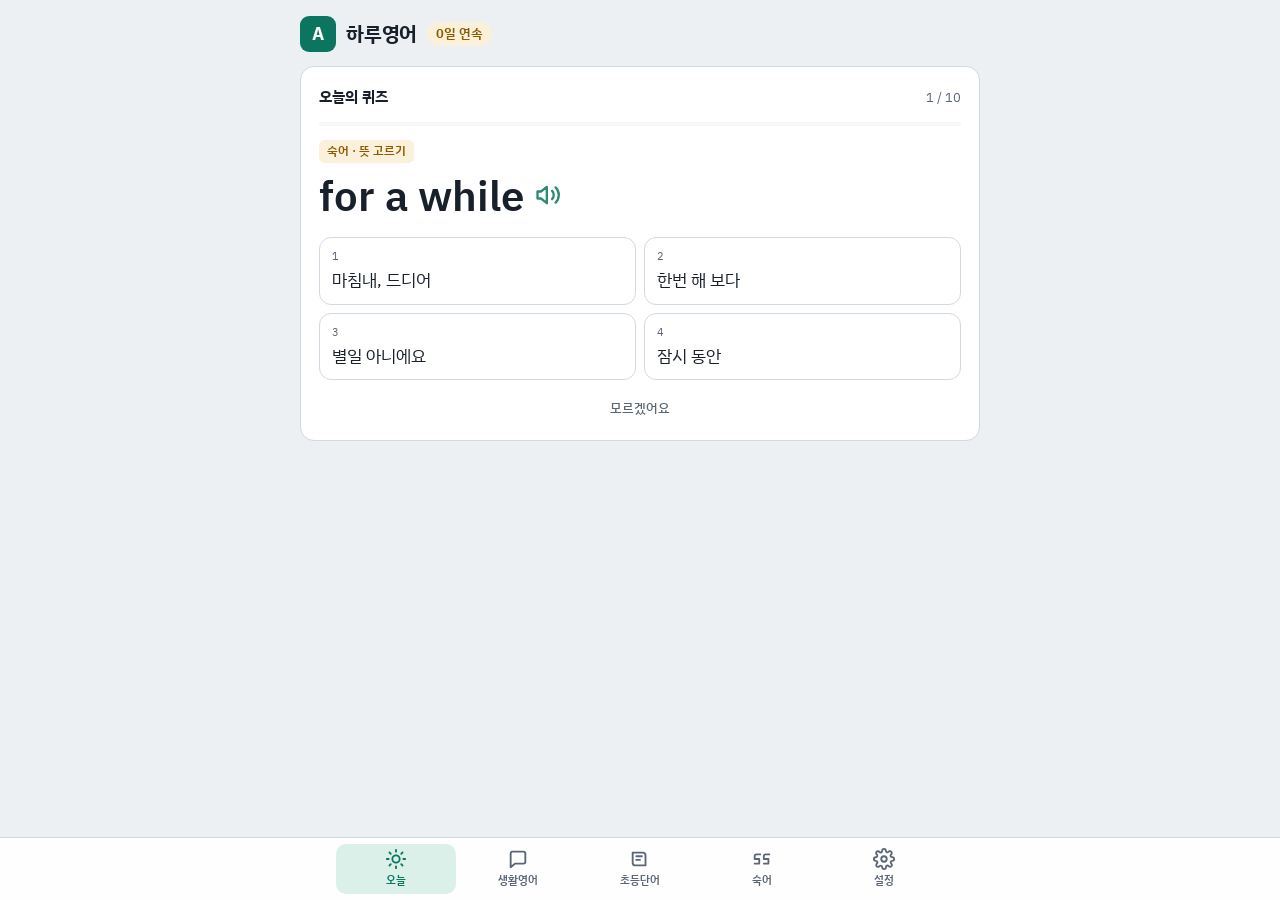
==== easy/index.html @ e5cf7b12 "하루영어 추가: 아내용 쉬운 영어 퀴즈 앱 (easy/) - 영어만, 퀴즈 위주: 생활영어 40개, 초등 영단어 60개, 쉬운 숙어 25개 - 오늘의 퀴즈 10문제(생활 4 · 단" ====
<!doctype html>
<html lang="ko">
<head>
<meta charset="utf-8">
<meta name="viewport" content="width=device-width, initial-scale=1, viewport-fit=cover">
<title>하루영어</title>
<meta name="description" content="매일 10문제로 익히는 쉬운 영어: 생활영어, 초등 영단어, 쉬운 숙어">
<meta name="theme-color" content="#0C7560" media="(prefers-color-scheme: light)">
<meta name="theme-color" content="#10151C" media="(prefers-color-scheme: dark)">
<meta name="apple-mobile-web-app-capable" content="yes">
<meta name="mobile-web-app-capable" content="yes">
<meta name="apple-mobile-web-app-status-bar-style" content="default">
<meta name="apple-mobile-web-app-title" content="하루영어">
<link rel="manifest" href="manifest.webmanifest">
<link rel="icon" href="icons/icon.svg" type="image/svg+xml">
<link rel="apple-touch-icon" href="icons/apple-touch-icon.png">
<link rel="preconnect" href="https://fonts.googleapis.com">
<link rel="preconnect" href="https://fonts.gstatic.com" crossorigin>
<link rel="stylesheet" href="https://fonts.googleapis.com/css2?family=IBM+Plex+Sans+KR:wght@400;500;600;700&display=swap">
<link rel="stylesheet" href="../css/app.css">
<link rel="stylesheet" href="css/easy.css">
</head>
<body data-lang="en">
<div class="wrap">
  <header class="top">
    <div class="brand">
      <div class="mark" aria-hidden="true">A</div>
      <h1>하루영어</h1>
      <span class="streak" id="streak"></span>
    </div>
  </header>
  <main id="panel"></main>
</div>
<nav class="nav" id="nav" aria-label="학습 메뉴"></nav>
<noscript><p style="padding:16px">이 앱은 JavaScript가 필요해요.</p></noscript>
<script type="module" src="js/app.js"></script>
</body>
</html>
---- css/app.css ----
/* 레이아웃: 좁은 학습 컬럼 하나 + 엄지로 누르기 쉬운 하단 탭 바 */
:root {
  --bg: #EDF0F3; --surface: #FFFFFF; --sunk: #F5F7F9; --ink: #17202B; --muted: #5A6576; --line: #D3D9E1;
  --ja: #2D4890; --ja-soft: #E2E8F6; --en: #0C7560; --en-soft: #DCF0EA; --on-accent: #FFFFFF;
  --good: #1D7F46; --good-soft: #E0F2E7; --bad: #B03A30; --bad-soft: #F8E4E1; --note: #8A5A00; --note-soft: #FBF0D9;
  --accent: var(--ja); --accent-soft: var(--ja-soft);
  --f-ui: "IBM Plex Sans KR", "Apple SD Gothic Neo", "Malgun Gothic", system-ui, sans-serif;
  --f-ja: "Zen Kaku Gothic New", "Hiragino Sans", "Yu Gothic", "Meiryo", sans-serif;
  --f-en: "Newsreader", Georgia, "Times New Roman", serif;
  --nav-h: 62px;
  color-scheme: light;
}
@media (prefers-color-scheme: dark) {
  :root {
    --bg: #10151C; --surface: #19202A; --sunk: #141A22; --ink: #E5E9EF; --muted: #9AA5B5; --line: #2B3543;
    --ja: #93AAEA; --ja-soft: #1E2944; --en: #55C8A9; --en-soft: #123129; --on-accent: #0E141B;
    --good: #5CC98B; --good-soft: #15301F; --bad: #F2837A; --bad-soft: #3A1D1B; --note: #E8B95A; --note-soft: #33280F;
    color-scheme: dark;
  }
}
body[data-lang="en"] { --accent: var(--en); --accent-soft: var(--en-soft); }

* { box-sizing: border-box; }
html { -webkit-text-size-adjust: 100%; }
body {
  margin: 0; background: var(--bg); color: var(--ink); font-family: var(--f-ui); font-size: 15px; line-height: 1.55;
  padding-inline: max(16px, env(safe-area-inset-left, 0px));
  -webkit-tap-highlight-color: transparent;
}
.wrap {
  max-width: 680px; margin: 0 auto; display: flex; flex-direction: column; gap: 14px;
  padding-block: calc(16px + env(safe-area-inset-top, 0px)) calc(var(--nav-h) + 28px + env(safe-area-inset-bottom, 0px));
}
button, input, textarea, select { font: inherit; color: inherit; }
button { cursor: pointer; touch-action: manipulation; }
:focus-visible { outline: 2px solid var(--accent); outline-offset: 2px; }
[hidden] { display: none !important; }
.tl { font-family: var(--f-en); }
body[data-lang="ja"] .tl { font-family: var(--f-ja); }
.muted { color: var(--muted); }
.small { font-size: 13px; }
.stack { display: flex; flex-direction: column; gap: 12px; }
.ico { display: inline-grid; place-items: center; }
.ico svg { width: 18px; height: 18px; }

/* 머리말 */
.top { display: flex; flex-wrap: wrap; align-items: center; justify-content: space-between; gap: 12px; }
.brand { display: flex; align-items: center; gap: 10px; }
.mark { width: 36px; height: 36px; border-radius: 9px; background: var(--accent); color: var(--on-accent); display: grid; place-items: center; font-family: var(--f-ja); font-weight: 700; font-size: 18px; transition: background .25s; }
.brand h1 { margin: 0; font-size: 20px; font-weight: 700; letter-spacing: -.01em; line-height: 1.1; }
.streak { font-size: 12.5px; font-weight: 600; color: var(--note); background: var(--note-soft); padding: 2px 9px; border-radius: 99px; font-variant-numeric: tabular-nums; white-space: nowrap; }
.seg { display: inline-flex; background: var(--sunk); border: 1px solid var(--line); border-radius: 10px; padding: 3px; }
.seg button { border: 0; background: transparent; padding: 6px 10px; border-radius: 7px; font-weight: 600; font-size: 14px; color: var(--muted); }
.top .seg { flex: 0 0 auto; }
.top { flex-wrap: nowrap; }
.brand { min-width: 0; }
.seg button[aria-pressed="true"] { background: var(--surface); color: var(--ink); box-shadow: 0 1px 2px rgb(0 0 0 / .12); }
.seg .ja { font-family: var(--f-ja); }
.seg .en { font-family: var(--f-en); font-size: 15px; }

/* 하단 탭 바 */
.nav {
  position: fixed; left: 0; right: 0; bottom: 0; z-index: 10;
  display: flex; justify-content: center; gap: 2px;
  background: color-mix(in srgb, var(--surface) 92%, transparent); backdrop-filter: blur(10px); -webkit-backdrop-filter: blur(10px);
  border-top: 1px solid var(--line);
  padding: 6px max(8px, env(safe-area-inset-left, 0px)) calc(6px + env(safe-area-inset-bottom, 0px));
}
.nav button {
  flex: 1 1 0; max-width: 120px; min-height: 50px; border: 0; background: none; border-radius: 10px;
  display: flex; flex-direction: column; align-items: center; justify-content: center; gap: 2px;
  font-size: 11.5px; font-weight: 600; color: var(--muted);
}
.nav button .ico svg { width: 22px; height: 22px; }
.nav button[aria-current="page"] { color: var(--accent); background: var(--accent-soft); }

/* 카드 */
.card { background: var(--surface); border: 1px solid var(--line); border-radius: 14px; padding: 18px; display: flex; flex-direction: column; gap: 16px; min-width: 0; }
.card.tight { gap: 12px; }
.card h2 { margin: 0; font-size: 16px; }
.row { display: flex; flex-wrap: wrap; align-items: center; gap: 8px; }
.between { justify-content: space-between; }
.progress { height: 4px; background: var(--sunk); border-radius: 4px; overflow: hidden; }
.progress span { display: block; height: 100%; background: var(--accent); transition: width .3s; }
.prompt { display: flex; flex-direction: column; gap: 4px; align-items: flex-start; }
.big { font-size: clamp(28px, 8vw, 40px); line-height: 1.25; font-weight: 500; text-wrap: balance; word-break: keep-all; overflow-wrap: anywhere; }
.mid { font-size: clamp(19px, 5vw, 24px); line-height: 1.4; text-wrap: balance; word-break: keep-all; overflow-wrap: anywhere; }
.rd { font-family: var(--f-ja); color: var(--muted); font-size: 14px; }
.tag { font-size: 12px; font-weight: 600; padding: 2px 8px; border-radius: 6px; background: var(--accent-soft); color: var(--accent); }
.dots { display: inline-flex; gap: 3px; vertical-align: middle; }
.dots i { width: 6px; height: 6px; border-radius: 50%; background: var(--line); }
.dots i.on { background: var(--accent); }

.btn { display: inline-flex; align-items: center; justify-content: center; gap: 6px; border: 1px solid transparent; background: var(--accent); color: var(--on-accent); font-weight: 600; padding: 11px 18px; border-radius: 10px; min-height: 44px; transition: filter .15s; }
.btn:hover { filter: brightness(1.08); }
.btn:disabled { opacity: .45; cursor: not-allowed; filter: none; }
.btn.ghost { background: transparent; color: var(--ink); border-color: var(--line); }
.btn.ghost:hover { background: var(--sunk); }
.btn.sm { padding: 7px 13px; font-size: 13.5px; border-radius: 9px; min-height: 36px; }
.btn.ghost.on { color: var(--accent); border-color: var(--accent); background: var(--accent-soft); }
.btn .ico svg { width: 16px; height: 16px; }
.link { border: 0; background: none; padding: 4px 0; color: var(--accent); font-size: 13px; font-weight: 600; text-decoration: underline; text-underline-offset: 3px; }
.link.done { color: var(--muted); text-decoration: none; }
.link.danger { color: var(--bad); }
.icon-btn { border: 1px solid var(--line); background: var(--surface); width: 38px; height: 38px; border-radius: 50%; display: inline-grid; place-items: center; color: var(--accent); flex: 0 0 auto; }
.icon-btn:hover { background: var(--accent-soft); }

.choices { display: grid; grid-template-columns: 1fr 1fr; gap: 8px; }
.choice { text-align: left; border: 1px solid var(--line); background: var(--surface); border-radius: 12px; padding: 10px 12px; min-height: 64px; display: flex; flex-direction: column; justify-content: center; gap: 2px; overflow-wrap: anywhere; transition: border-color .15s, background .15s; }
.choice:hover:not(:disabled) { border-color: var(--accent); background: var(--accent-soft); }
.choice .k { font-size: 11px; color: var(--muted); font-variant-numeric: tabular-nums; }
.choice.right { border-color: var(--good); background: var(--good-soft); }
.choice.wrong { border-color: var(--bad); background: var(--bad-soft); }
.choice:disabled { cursor: default; }
.choice-wrap { position: relative; display: flex; min-width: 0; }
.choice-wrap .choice { flex: 1; min-width: 0; padding-right: 44px; }
.choice-wrap .icon-btn { position: absolute; right: 6px; top: 50%; transform: translateY(-50%); width: 34px; height: 34px; }

/* 답을 고르면 나타나는 다음 버튼: 탭 바 바로 위에 고정 */
.next-spacer { height: 60px; }
.next-bar { position: fixed; left: 0; right: 0; z-index: 9; bottom: calc(var(--nav-h) + env(safe-area-inset-bottom, 0px) + 10px); display: flex; justify-content: center; padding-inline: 16px; pointer-events: none; }
.next-bar .btn { pointer-events: auto; width: 100%; max-width: 648px; min-height: 52px; font-size: 16px; box-shadow: 0 6px 20px rgb(0 0 0 / .28); }
[id^="quiz-"] { scroll-margin-top: 12px; }

.result { border-radius: 12px; padding: 14px 16px; display: flex; flex-direction: column; gap: 8px; }
.result.ok { background: var(--good-soft); }
.result.no { background: var(--bad-soft); }
.result .head { font-weight: 700; }
.result.ok .head { color: var(--good); }
.result.no .head { color: var(--bad); }
.example { display: flex; gap: 10px; align-items: flex-start; }
.example > div { min-width: 0; }

/* 누르면 읽어 주는 글자 */
.say { display: inline-flex; align-items: center; gap: 10px; border: 0; background: none; padding: 2px 0; color: inherit; text-align: left; max-width: 100%; border-radius: 8px; }
.say > span { min-width: 0; overflow-wrap: anywhere; }
.say .ico { color: var(--accent); flex: 0 0 auto; opacity: .85; }
.say .ico svg { width: 18px; height: 18px; }
.say.big .ico svg { width: 26px; height: 26px; }
.say:active { opacity: .55; }
.say.md { font-size: 19px; }
.say.ex, .say.lw { font-size: 17px; }
.say.expr-say { font-size: clamp(24px, 6.5vw, 32px); }
.answer-line { display: flex; flex-wrap: wrap; align-items: baseline; gap: 2px 10px; }
.example-box { display: flex; flex-direction: column; gap: 2px; }
.tag.alt { background: var(--note-soft); color: var(--note); }

/* 퀴즈 */
.card.quiz { gap: 14px; }
.quiz-title { font-weight: 700; font-size: 15px; }
.choice.done { opacity: .8; }
.choice .cw { font-size: 17px; }
.choice .cm { font-size: 13px; color: var(--muted); }
.choice.right .cm, .choice.wrong .cm { color: var(--ink); }
.link.quiet { color: var(--muted); font-weight: 500; text-decoration: none; padding: 4px 10px; }
.link.quiet:hover { color: var(--ink); text-decoration: underline; }
.explain { display: flex; flex-direction: column; gap: 10px; border-top: 1px dashed color-mix(in srgb, var(--ink) 25%, transparent); padding-top: 10px; font-size: 14.5px; }
.explain b { font-size: 13px; color: var(--accent); margin-right: 4px; }
.explain-list { display: flex; flex-direction: column; gap: 6px; }
.done-line { font-size: 13.5px; color: var(--good); background: var(--good-soft); border-radius: 10px; padding: 8px 12px; }
.link-card { text-align: left; gap: 4px; font: inherit; color: inherit; cursor: pointer; }
.link-card:hover { border-color: var(--accent); }
.link-card .row { color: var(--accent); }
.link.back { align-self: flex-start; }

/* 표현 */
.flash { display: flex; flex-direction: column; gap: 14px; align-items: flex-start; }
.flash > * { max-width: 100%; }
.note { background: var(--note-soft); border-radius: 10px; padding: 10px 12px; font-size: 14px; }
.note b { color: var(--note); }

/* 따라 말하기 · 발음 점수 */
.shadow { display: flex; flex-direction: column; gap: 8px; align-items: flex-start; width: 100%; }
.mic-btn { display: inline-flex; align-items: center; gap: 8px; border: 1px solid var(--accent); background: var(--surface); color: var(--accent); border-radius: 99px; padding: 8px 16px 8px 12px; font-weight: 600; font-size: 14px; min-height: 40px; }
.mic-btn.on { background: var(--accent); color: var(--on-accent); animation: pulse 1.4s infinite; }
@keyframes pulse { 0%, 100% { box-shadow: 0 0 0 0 color-mix(in srgb, var(--accent) 45%, transparent); } 60% { box-shadow: 0 0 0 10px transparent; } }
.score { width: 100%; background: var(--surface); border: 1px solid var(--line); border-radius: 12px; padding: 12px 14px; display: flex; flex-direction: column; gap: 10px; }
.score-top { display: flex; flex-wrap: wrap; align-items: center; gap: 10px 20px; }
.score-main { display: flex; align-items: baseline; gap: 6px; }
.score-main b { font-size: 34px; line-height: 1; font-variant-numeric: tabular-nums; }
.score-main span { font-size: 12px; color: var(--muted); }
.score-main.good b { color: var(--good); } .score-main.mid b { color: var(--note); } .score-main.bad b { color: var(--bad); }
.score-sub { display: flex; gap: 16px; margin: 0; }
.score-sub div { display: flex; flex-direction: column; }
.score-sub dt { font-size: 11px; color: var(--muted); }
.score-sub dd { margin: 0; font-weight: 600; font-variant-numeric: tabular-nums; }
.words { display: flex; flex-wrap: wrap; gap: 4px 8px; font-size: 18px; }
.words .w { border-bottom: 3px solid; padding-bottom: 1px; }
.words .good { border-color: var(--good); } .words .mid { border-color: var(--note); } .words .bad { border-color: var(--bad); color: var(--bad); }
.words .miss { border-color: var(--bad); color: var(--muted); text-decoration: line-through; }

/* 목록 · 생성 */
details.box { border: 1px solid var(--line); border-radius: 12px; background: var(--surface); }
details.box > summary { padding: 13px 16px; font-weight: 600; cursor: pointer; list-style: none; display: flex; justify-content: space-between; gap: 8px; }
details.box > summary::-webkit-details-marker { display: none; }
details.box > summary::after { content: "+"; color: var(--muted); font-weight: 400; }
details.box[open] > summary::after { content: "−"; }
.boxbody { padding: 0 16px 16px; display: flex; flex-direction: column; gap: 10px; }
ul.items { list-style: none; margin: 0; padding: 0; display: flex; flex-direction: column; }
ul.items li { display: grid; grid-template-columns: minmax(0, 1fr) auto; gap: 2px 12px; padding: 9px 0; border-top: 1px solid var(--line); }
ul.items li .w { font-size: 17px; overflow-wrap: anywhere; }
ul.items li .m { grid-column: 1; font-size: 13px; color: var(--muted); }
ul.items li .side { grid-column: 2; grid-row: 1 / span 2; display: flex; flex-direction: column; align-items: flex-end; gap: 4px; }
.mine { font-size: 11px; color: var(--accent); font-weight: 600; }
input[type=text], input[type=password], textarea, select { background: var(--sunk); border: 1px solid var(--line); border-radius: 10px; padding: 10px 12px; min-width: 0; font-size: 16px; }
input[type=text] { flex: 1 1 180px; }
.status { font-size: 13px; color: var(--muted); }
.status.err { color: var(--bad); }
.status.ok { color: var(--good); }

/* 회화 */
.scen { display: grid; grid-template-columns: repeat(auto-fill, minmax(130px, 1fr)); gap: 8px; }
.scen button { text-align: left; border: 1px solid var(--line); background: var(--surface); border-radius: 12px; padding: 12px 14px; display: flex; flex-direction: column; gap: 2px; }
.scen button[aria-pressed="true"] { border-color: var(--accent); background: var(--accent-soft); }
.scen b { font-size: 15px; }
.scen span { font-size: 12.5px; color: var(--muted); }
.card.chat { gap: 12px; padding: 14px; }
.msgs { display: flex; flex-direction: column; gap: 14px; height: min(56dvh, 560px); overflow-y: auto; overscroll-behavior: contain; padding: 4px 2px; }
.msg { display: flex; flex-direction: column; gap: 6px; max-width: 90%; min-width: 0; }
.msg.ai { align-self: flex-start; }
.msg.me { align-self: flex-end; align-items: flex-end; }
.bubble { border-radius: 14px; padding: 10px 14px; overflow-wrap: anywhere; }
.msg.ai .bubble { background: var(--sunk); border: 1px solid var(--line); border-top-left-radius: 4px; }
.msg.me .bubble { background: var(--accent); color: var(--on-accent); border-top-right-radius: 4px; }
.msg.ai .bubble .tl { font-size: 19px; line-height: 1.5; }
.msg .tools { display: flex; flex-wrap: wrap; gap: 4px 14px; align-items: center; }
.ko { font-size: 14px; color: var(--muted); }
.fb { background: var(--note-soft); border-radius: 12px; padding: 10px 12px; display: flex; flex-direction: column; gap: 4px; max-width: 100%; text-align: left; }
.fb .lbl { font-size: 12px; font-weight: 700; color: var(--note); }
.fb .tl { font-size: 17px; }
.typing { display: inline-flex; gap: 4px; padding: 14px; }
.typing i { width: 7px; height: 7px; border-radius: 50%; background: var(--muted); animation: blink 1.2s infinite; }
.typing i:nth-child(2) { animation-delay: .2s; } .typing i:nth-child(3) { animation-delay: .4s; }
@keyframes blink { 0%, 80%, 100% { opacity: .25; } 40% { opacity: 1; } }
.hints { display: flex; flex-wrap: wrap; gap: 6px; }
.hint { display: inline-flex; align-items: center; gap: 4px; max-width: 100%; }
.hint .icon-btn { width: 32px; height: 32px; }
.hint .icon-btn .ico svg { width: 15px; height: 15px; }
.hints button.tl { border: 1px dashed var(--accent); background: transparent; color: var(--accent); border-radius: 99px; padding: 6px 12px; font-size: 15px; text-align: left; }
.composer { display: flex; gap: 8px; align-items: flex-end; }
.composer textarea { flex: 1; resize: none; min-height: 46px; max-height: 140px; }
.mic-round { flex: 0 0 auto; width: 46px; height: 46px; border-radius: 50%; border: 1px solid var(--accent); background: var(--accent-soft); color: var(--accent); display: grid; place-items: center; }
.mic-round .ico svg { width: 22px; height: 22px; }
.mic-round.on { background: var(--accent); color: var(--on-accent); animation: pulse 1.4s infinite; }
.mic-round:disabled { opacity: .45; }

/* 설정 */
.field { display: flex; flex-direction: column; gap: 6px; min-width: 0; }
.flabel { font-size: 13px; font-weight: 600; }
.grid2 { display: grid; grid-template-columns: 1fr 1fr; gap: 12px; }
@media (max-width: 440px) { .grid2 { grid-template-columns: 1fr; } }
.toggle { display: flex; align-items: center; gap: 10px; min-height: 36px; }
.toggle input { width: 20px; height: 20px; accent-color: var(--accent); }
label.btn { cursor: pointer; }

@media (prefers-reduced-motion: reduce) { * { transition: none !important; animation: none !important; } }
---- easy/css/easy.css ----
/* 하루영어: 하루말 스타일(../css/app.css) 위에 더 크고 쉬운 글씨로 덮어쓴다 */
body { font-size: 16px; }
.mark { font-family: var(--f-ui); }
.big { font-size: clamp(30px, 8.5vw, 42px); font-weight: 600; }
.big.ko { font-size: clamp(24px, 6.5vw, 32px); }
.say.big .ico svg { width: 28px; height: 28px; }
.choice { min-height: 66px; }
.choice .ck { font-size: 17px; }
.choice .cw { font-size: 17px; font-weight: 600; }
.choice .cm { font-size: 14px; }
.say.md { font-size: 20px; font-weight: 600; }
.say.ex { font-size: 16.5px; }
.say.lw { font-size: 17px; }
.tag-life { background: var(--en-soft); color: var(--en); }
.tag-kids { background: var(--ja-soft); color: var(--ja); }
.tag-idiom { background: var(--note-soft); color: var(--note); }
.tag-retry { background: var(--bad-soft); color: var(--bad); }
.wrong-list { display: flex; flex-direction: column; gap: 6px; background: var(--sunk); border-radius: 12px; padding: 12px 14px; }
.wrong-list b { font-size: 13px; color: var(--muted); }
ul.items li { grid-template-columns: 1fr; }
.nav button { font-size: 11px; }
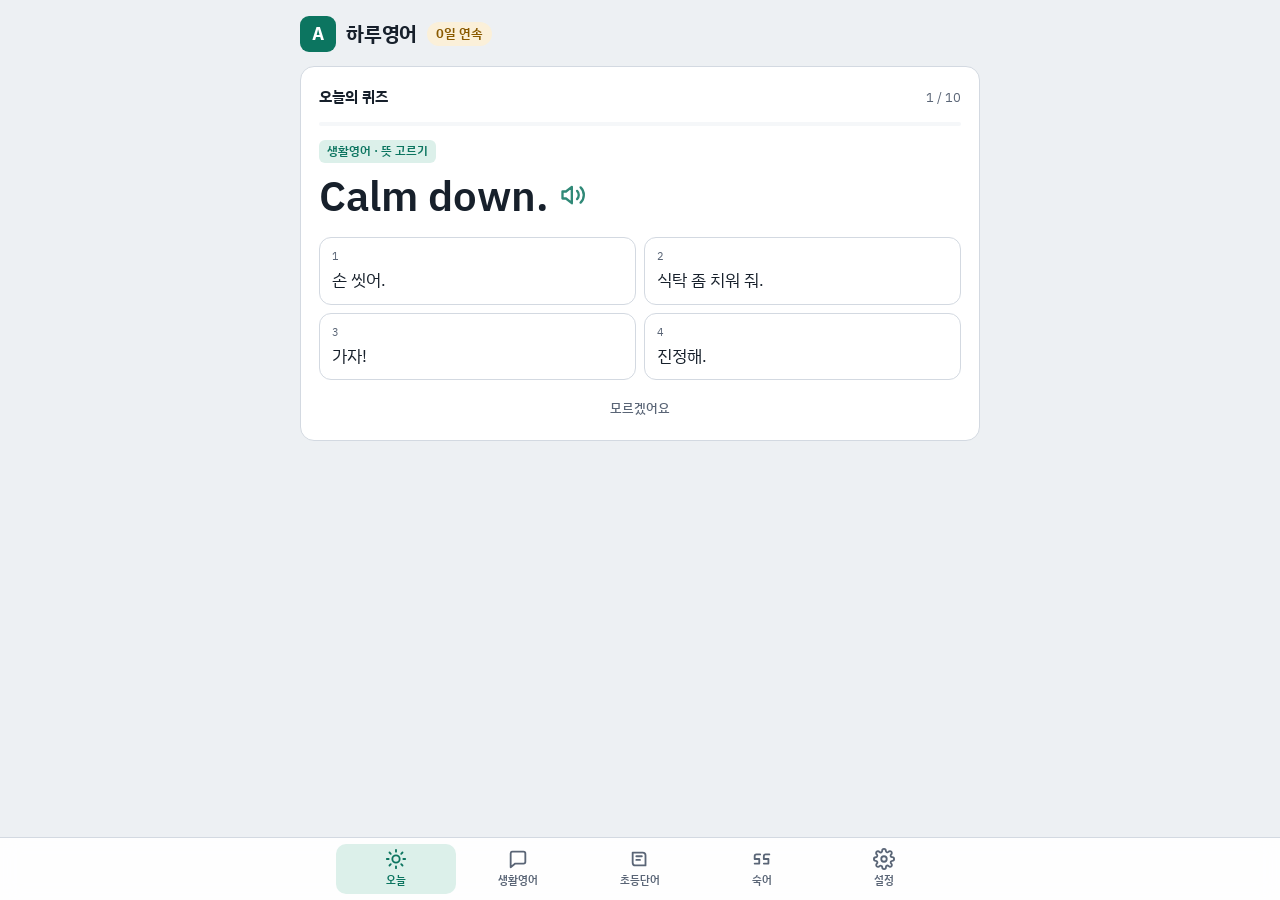
==== commit dc1c4568: "영어를 '초등 아이와 집에서 쓰는 말'로 전면 교체 (하루말·하루영어 공통) - 새 공용 데이터 js/family-en.js: 표현 70 · 숙어 30 · 단어 50, 항목마다 예" ====
--- a/easy/index.html
+++ b/easy/index.html
@@ -4,7 +4,7 @@
 <meta charset="utf-8">
 <meta name="viewport" content="width=device-width, initial-scale=1, viewport-fit=cover">
 <title>하루영어</title>
-<meta name="description" content="매일 10문제로 익히는 쉬운 영어: 생활영어, 초등 영단어, 쉬운 숙어">
+<meta name="description" content="아이와 함께 쓰는 생활영어를 매일 10문제로: 생활 표현, 단어, 쉬운 숙어">
 <meta name="theme-color" content="#0C7560" media="(prefers-color-scheme: light)">
 <meta name="theme-color" content="#10151C" media="(prefers-color-scheme: dark)">
 <meta name="apple-mobile-web-app-capable" content="yes">
--- a/css/app.css
+++ b/css/app.css
@@ -137,6 +137,7 @@
 .say .ico { color: var(--accent); flex: 0 0 auto; opacity: .85; }
 .say .ico svg { width: 18px; height: 18px; }
 .say.big .ico svg { width: 26px; height: 26px; }
+.say.kanji { font-size: 64px; line-height: 1.1; font-weight: 500; }
 .say:active { opacity: .55; }
 .say.md { font-size: 19px; }
 .say.ex, .say.lw { font-size: 17px; }
@@ -144,6 +145,12 @@
 .answer-line { display: flex; flex-wrap: wrap; align-items: baseline; gap: 2px 10px; }
 .example-box { display: flex; flex-direction: column; gap: 2px; }
 .tag.alt { background: var(--note-soft); color: var(--note); }
+.tag.biz { background: var(--sunk); color: var(--ink); box-shadow: inset 0 0 0 1px var(--line); }
+.examples { display: flex; flex-direction: column; gap: 8px; }
+.examples > b { font-size: 13px; color: var(--accent); }
+.khints { display: flex; flex-wrap: wrap; gap: 6px; }
+.khint { display: inline-flex; align-items: baseline; gap: 5px; font-size: 13px; color: var(--muted); background: var(--sunk); border: 1px solid var(--line); border-radius: 8px; padding: 3px 8px; }
+.khint b { font-family: var(--f-ja); font-size: 16px; color: var(--ink); font-weight: 600; }
 
 /* 퀴즈 */
 .card.quiz { gap: 14px; }
